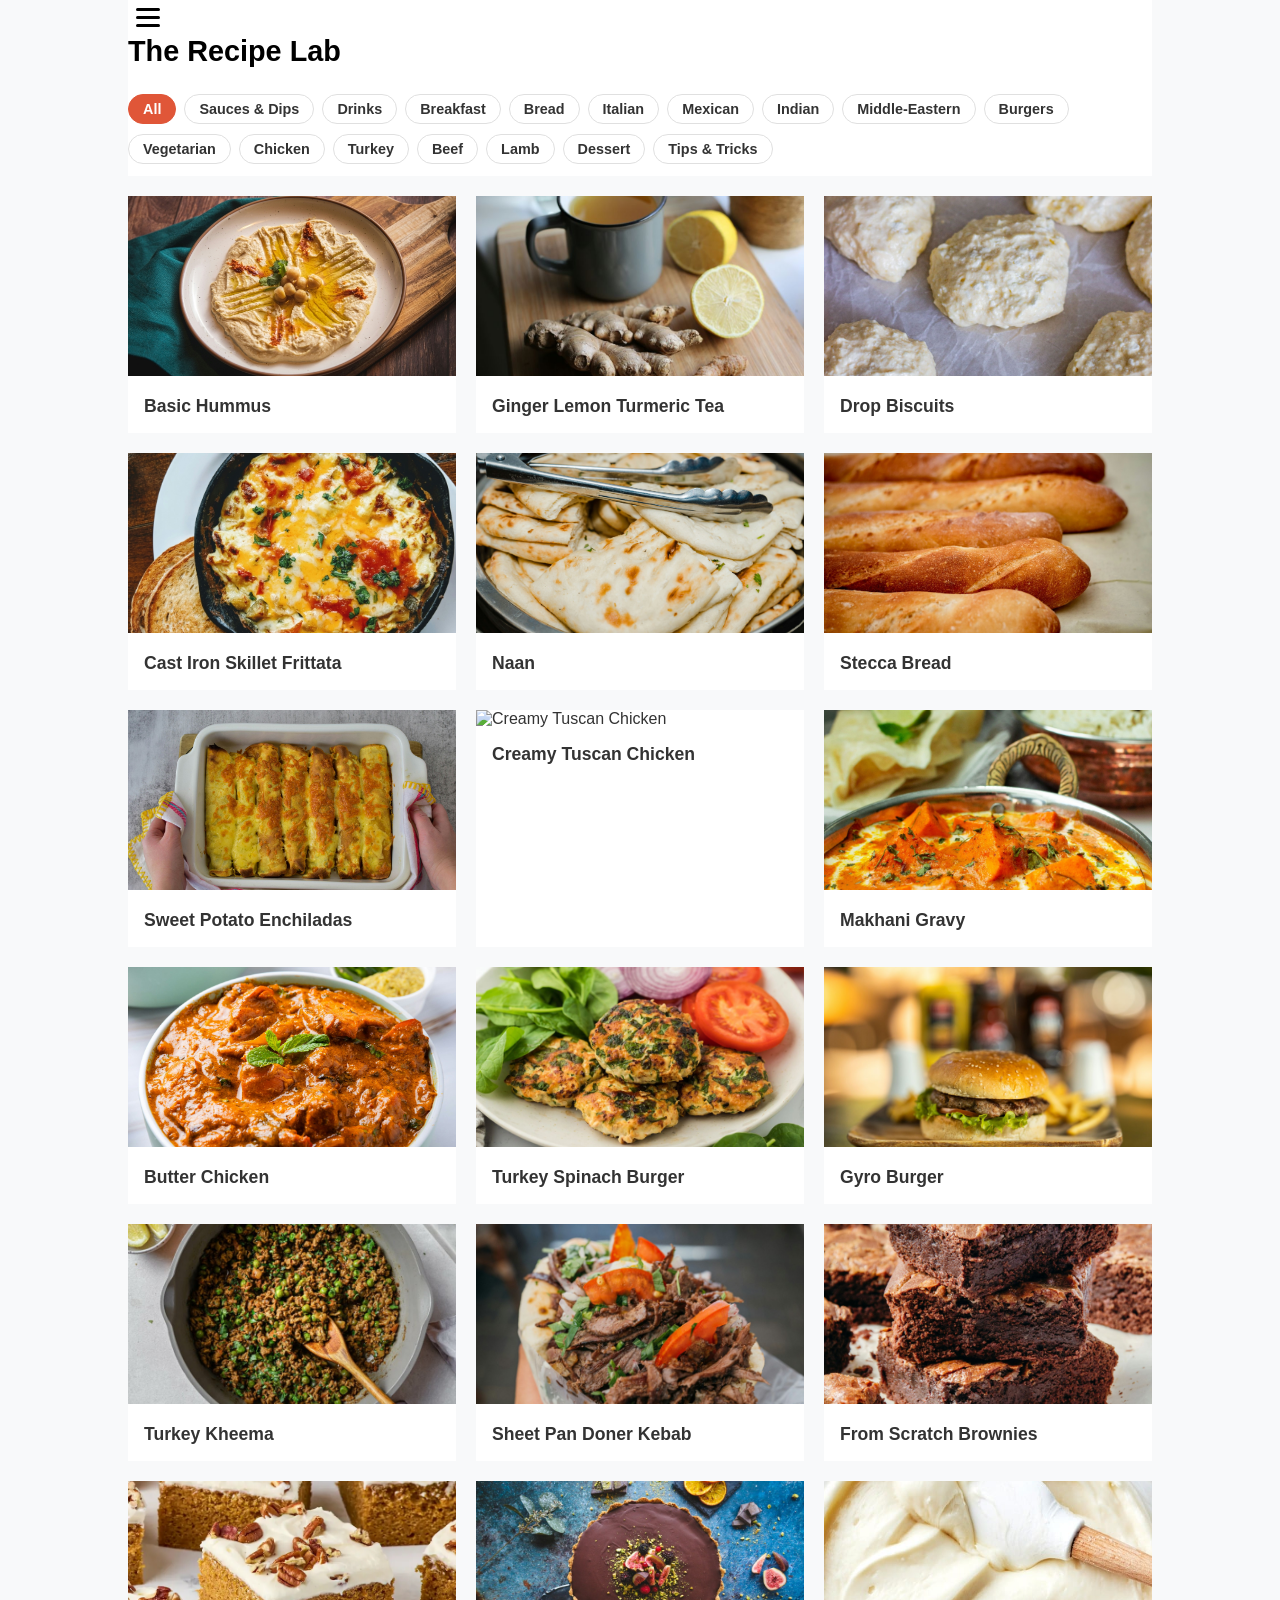
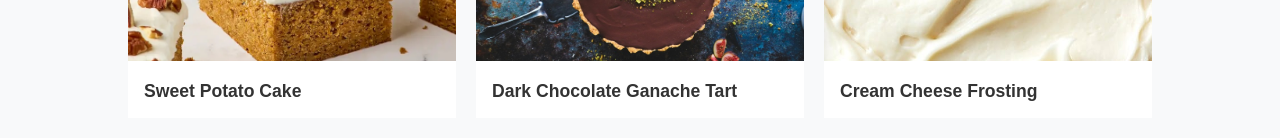
==== index.html @ 91ed867e "Update index.html" ====
<!DOCTYPE html>
<html lang="en">
<head>
  <meta charset="UTF-8">
  <meta name="viewport" content="width=device-width, initial-scale=1.0">
  <title>The Recipe Lab</title>
  
  <link rel="manifest" href="manifest.json">
  <link rel="icon" type="image/png" sizes="32x32" href="icons/favicon-32x32.png">
  <link rel="apple-touch-icon" href="icons/icon-192x192.png">
  <meta name="theme-color" content="#e05638">

  <link rel="stylesheet" href="styles.css">
  
  <style>
    /* Organizes categories into two separate controllable rows with horizontal scrolling */
    .category-tags {
      display: flex !important;
      flex-direction: column !important;
      gap: 8px !important;
      overflow: visible !important;
    }
    .category-row {
      display: flex !important;
      gap: 8px !important;
      overflow-x: auto !important;
      overflow-y: hidden !important;
      scrollbar-width: thin;
      padding-bottom: 2px;
    }
    .category-row::-webkit-scrollbar {
      height: 4px;
    }
    .category-row::-webkit-scrollbar-thumb {
      background: rgba(0, 0, 0, 0.2);
      border-radius: 4px;
    }
  </style>
</head>
<body>

  <header>
  <!-- Hamburger Menu Button (3 Lines) -->
  <button class="hamburger-btn" id="hamburgerBtn" aria-label="Open Navigation Menu">
    <span class="bar"></span>
    <span class="bar"></span>
    <span class="bar"></span>
  </button>
    
  <h1>The Recipe Lab</h1>
  

    <!-- Category Tags Container (Divided into 2 rows for explicit control) -->
    <div class="category-tags" id="tagsContainer">
      <!-- FIRST LINE / ROW -->
      <div class="category-row">
        <button class="tag active" data-category="all">All</button>
        <button class="tag" data-category="sauces">Sauces & Dips</button>
        <button class="tag" data-category="drinks">Drinks</button>
        <button class="tag" data-category="breakfast">Breakfast</button>
        <button class="tag" data-category="bread">Bread</button>
        <button class="tag" data-category="italian">Italian</button>
        <button class="tag" data-category="mexican">Mexican</button>
        <button class="tag" data-category="indian">Indian</button>
        <button class="tag" data-category="mideast">Middle-Eastern</button>
        <button class="tag" data-category="burgers">Burgers</button>
      </div>

      <!-- SECOND LINE / ROW -->
      <div class="category-row">
        <button class="tag" data-category="vegetarian">Vegetarian</button>
        <button class="tag" data-category="chicken">Chicken</button>
        <button class="tag" data-category="turkey">Turkey</button>
        <button class="tag" data-category="beef">Beef</button>
        <button class="tag" data-category="lamb">Lamb</button>
        <button class="tag" data-category="desserts">Dessert</button>
        <button class="tag" data-category="tips">Tips & Tricks</button>
      </div>
    </div>
  </header>

  <!-- Slide-Out Navigation Drawer -->
<div class="nav-overlay" id="navOverlay"></div>
<nav class="side-drawer" id="sideDrawer">
  <button class="drawer-close" id="closeDrawerBtn">&times;</button>
  <ul class="nav-links">
    <li><a href="#" class="nav-item active" data-page="home">📖 All Recipes</a></li>
    <li><a href="#" class="nav-item" data-page="about">ℹ️ About</a></li>
    <li class="theme-toggle-container">
      <span class="theme-label">🌙 Dark Mode</span>
      <label class="switch">
        <input type="checkbox" id="themeToggle">
        <span class="slider round"></span>
      </label>
    </li>
  </ul>
</nav>
  
  <main>
    <!-- Home Page / Recipe Grid -->
    <section id="homePage" class="page-view active-page">
    <div class="recipe-grid" id="recipeGrid"></div>
    </section>

    <!-- New About Page -->
  <section id="aboutPage" class="page-view">
    <div class="page-content">
      <h2>About Successful Experiments with Food</h2>
      <p>Welcome to my offline recipe book! I built this PWA so you can save, search, and access reliable recipes quickly, even without an internet connection[cite: 2].</p><br>
      <p>My cooking journey started out of necessity when I moved from Mumbai to Clemson, SC as a broke student. With limited kitchen skills, I relied on a rotational cooking schedule with my roommates to survive on a budget. Over the years - fueled by internet deep dives, uncountable kitchen failures, and inspiration from friends, I learned to recreate my favorite restaurant dishes[cite: 2].</p><br>
      <p>After trying various cataloging methods, I think have finally found the best way to list my recipes. This app is my ever-growing personal collection of those successful, flavorful, and reliable recipes[cite: 2].</p>
    </div>
  </section> 
  </main>

  <!-- Recipe Detail Modal -->
  <div class="modal-overlay" id="recipeModal">
    <div class="modal-content">
      <button class="modal-close" id="closeModal">&times;</button>
      <h2 id="modalTitle">Loading...</h2>
      
      <!-- Wake Lock Toggle Button -->
      <button id="wakeLockBtn" class="wake-lock-btn">🔒 Keep Screen On</button>

      <img id="modalImage" class="modal-image" src="" alt="">
      
      <!-- Equipment Section -->
      <h3 class="section-header">Equipment Needed</h3>
      <ul id="modalEquipment" class="ingredient-list"></ul>

      <h3 class="section-header">Ingredients</h3>
      <ul id="modalIngredients" class="ingredient-list"></ul>

      <h3 class="section-header">Instructions</h3>
      <ol id="modalInstructions" class="instruction-list"></ol>
    </div>
  </div>

  <script src="app.js"></script>
</body>
</html>
---- styles.css ----
:root {
  --bg-color: #f8f9fa;
  --card-bg: #ffffff;
  --text-color: #333333;
  --header-bg: #ffffff;
  --header-text: #000000;
  --border-color: #e0e0e0;
  --drawer-bg: #ffffff;
}

[data-theme="dark"] {
  --bg-color: #121212;
  --card-bg: #000000;
  --text-color: #ffffff;
  --header-bg: #000000;
  --header-text: #ffffff;
  --border-color: #333333;
  --drawer-bg: #000000;
}

* {
  box-sizing: border-box;
  margin: 0;
  padding: 0;
  font-family: -apple-system, BlinkMacSystemFont, "Segoe UI", Roboto, sans-serif;
}

body {
  background-color: var(--bg-color);
  color: var(--text-color);
  transition: background-color 0.3s ease, color 0.3s ease;
}

header {
  background-color: var(--header-bg);
  color: var(--header-text);
  width: 80%;
  max-width: 1200px; /* Optional cap so it doesn't get too wide on massive monitors */
  margin: 0 auto;
  box-sizing: border-box;
}

main {
  width: 80%;
  max-width: 1200px;
  margin: 0 auto;
  padding: 20px 0;
  box-sizing: border-box;
}

main, header {
  width: 95%;
  margin: 0 auto;
}

/* PC Browsers / Larger Screens */
@media (min-width: 768px) {
  main, header {
    width: 80%;
    max-width: 1200px;
  }
}

h1 {
  font-size: 1.8rem;
  margin-bottom: 16px;
}

/* Category Tags Bar */
.category-tags {
  display: flex;
  gap: 8px;
  overflow-x: auto;
  /* padding-bottom: 8px;*/
  padding: 10px 0;
  background-color: var(--header-bg);

  scroll-behavior: smooth;
  -webkit-overflow-scrolling: touch;
  /* scrollbar-width: none; */
}

.category-tags::-webkit-scrollbar {
  /* display: none; */
  height: 6px /* Thin, clean horizontal line */
}

.category-tags::-webkit-scrollbar-track {
  background: rgba(0, 0, 0, 0.05);
  border-radius: 10px;
}

.category-tags::-webkit-scrollbar-thumb {
  background: #e05638;      /* Matches your theme color */
  border-radius: 10px;
}

.category-tags::-webkit-scrollbar-thumb:hover {
  background: #c04025;
}

.tag {
  background-color: var(--card-bg, #ffffff);
  color: var(--text-color, #333333);
  border: 1px solid var(--border-color, #ccc);
  padding: 6px 14px;
  border-radius: 18px;
  font-size: 0.9rem;
  font-weight: 600;
  cursor: pointer;
  white-space: nowrap;
  transition: all 0.2s ease;
}

/* Active tag styling (applies to 'All' or whichever tag is selected) */
.tag.active {
  background-color: #e05638; /* Primary theme accent color */
  color: #ffffff;
  border-color: #e05638;
}

.tag:not(.active):hover {
  background-color: rgba(0, 0, 0, 0.05);
}

/* Photo + Name Recipe Card Grid */
.recipe-grid {
  display: grid;
  grid-template-columns: repeat(auto-fill, minmax(260px, 1fr));
  gap: 20px;
}

.recipe-card, .modal-content, .side-drawer {
  background-color: var(--card-bg);
  color: var(--text-color);
}

.recipe-card:hover {
  transform: translateY(-4px);
  box-shadow: 0 8px 16px rgba(0, 0, 0, 0.1);
}

.card-image {
  width: 100%;
  height: 180px;
  object-fit: cover;
}

.card-content {
  padding: 16px;
}

.card-title {
  font-size: 1.1rem;
  font-weight: 700;
}

/* Full Recipe Modal Overlay */
.modal-overlay {
  position: fixed;
  top: 0;
  left: 0;
  width: 100%;
  height: 100%;
  background: rgba(0, 0, 0, 0.5);
  display: flex;
  justify-content: center;
  align-items: center;
  padding: 16px;
  opacity: 0;
  pointer-events: none;
  transition: opacity 0.25s ease;
  z-index: 100;
}

.modal-overlay.active {
  opacity: 1;
  pointer-events: auto;
}

.modal-content {
  background: var(--card-bg);
  border-radius: var(--border-radius);
  max-width: 600px;
  width: 100%;
  max-height: 90vh;
  overflow-y: auto;
  position: relative;
  padding: 24px;
}

.modal-close {
  position: absolute;
  top: 16px;
  right: 16px;
  background: #f1f3f5;
  border: none;
  font-size: 1.2rem;
  width: 32px;
  height: 32px;
  border-radius: 50%;
  cursor: pointer;
  display: flex;
  align-items: center;
  justify-content: center;
}

.modal-image {
  width: 100%;
  height: 220px;
  object-fit: cover;
  border-radius: 8px;
  margin: 16px 0;
}

.section-header {
  font-size: 1.1rem;
  margin: 16px 0 8px 0;
  color: var(--primary);
  border-bottom: 2px solid #f1f3f5;
  padding-bottom: 4px;
}

.ingredient-list, .instruction-list {
  padding-left: 20px;
  line-height: 1.6;
}

.instruction-list li {
  margin-bottom: 8px;
}

.wake-lock-btn {
  background-color: #f0f0f0;
  color: #333;
  border: 1px solid #ccc;
  padding: 8px 16px;
  border-radius: 20px;
  font-size: 0.9rem;
  font-weight: bold;
  cursor: pointer;
  margin: 10px 0;
  display: inline-flex;
  align-items: center;
  gap: 6px;
  transition: all 0.2s ease;
}

.wake-lock-btn.active {
  background-color: #2e7d32;
  color: white;
  border-color: #2e7d32;
}

/* --- Hamburger Icon (3 Lines) --- */
.hamburger-btn {
  background: none;
  border: none;
  cursor: pointer;
  display: flex;
  flex-direction: column;
  gap: 5px;
  padding: 8px;
  z-index: 10;
}

.hamburger-btn .bar {
  width: 24px;
  height: 3px;
  background-color: var(--header-text);
  border-radius: 2px;
  transition: all 0.3s ease;
}

/* --- Slide-Out Side Drawer --- */
.nav-overlay {
  position: fixed;
  top: 0;
  left: 0;
  width: 100%;
  height: 100%;
  background: rgba(0, 0, 0, 0.5);
  opacity: 0;
  visibility: hidden;
  transition: opacity 0.3s ease;
  z-index: 99;
}

.nav-overlay.active {
  opacity: 1;
  visibility: visible;
}

.side-drawer {
  position: fixed;
  top: 0;
  left: -280px; /* Hidden off-screen */
  width: 260px;
  height: 100%;
  background-color: #ffffff;
  box-shadow: 2px 0 10px rgba(0, 0, 0, 0.2);
  transition: left 0.3s ease;
  z-index: 100;
  padding: 20px;
}

.side-drawer.active {
  left: 0; /* Slide in */
}

.drawer-close {
  background: none;
  border: none;
  font-size: 1.8rem;
  float: right;
  cursor: pointer;
}

.nav-links {
  list-style: none;
  padding: 40px 0 0 0;
  margin: 0;
}

.nav-links li {
  margin-bottom: 15px;
}

.nav-links a {
  text-decoration: none;
  color: #333;
  font-size: 1.1rem;
  font-weight: bold;
  display: block;
  padding: 10px;
  border-radius: 8px;
}

.nav-links a.active, .nav-links a:hover {
  background-color: #f0f0f0;
  color: #e05638;
}

/* --- Page View Toggling --- */
.page-view {
  display: none;
}

.page-view.active-page {
  display: block;
}

.page-content {
  padding: 20px;
  max-width: 800px;
  margin: 0 auto;
}

/* --- Theme Toggle Switch Styling --- */
.theme-toggle-container {
  display: flex;
  align-items: center;
  justify-content: space-between;
  padding: 10px;
  font-weight: bold;
}

.switch {
  position: relative;
  display: inline-block;
  width: 46px;
  height: 24px;
}

.theme-label {
  color: #333333 !important; /* Force it to stay dark gray/black in both modes */
  font-weight: bold;
  font-size: 1rem;
}

/* Interactive Checklist Container */
.checklist {
  list-style: none;
  padding: 0;
  margin: 10px 0;
}

.checklist-item {
  display: flex;
  align-items: flex-start;
  gap: 12px;
  padding: 8px 10px;
  margin-bottom: 6px;
  border-radius: 8px;
  cursor: pointer;
  user-select: none;
  transition: background-color 0.2s ease;
}

.checklist-item:hover {
  background-color: rgba(0, 0, 0, 0.04);
}

/* Custom Checkbox Input */
.checklist-item input[type="checkbox"] {
  appearance: none;
  -webkit-appearance: none;
  width: 20px;
  height: 20px;
  border: 2px solid var(--border-color, #ccc);
  border-radius: 4px;
  outline: none;
  cursor: pointer;
  margin-top: 2px;
  flex-shrink: 0;
  display: grid;
  place-content: center;
  transition: background-color 0.2s ease, border-color 0.2s ease;
}

.checklist-item input[type="checkbox"]:checked {
  background-color: #e05638;
  border-color: #e05638;
}

/* Checkmark Symbol */
.checklist-item input[type="checkbox"]:checked::before {
  content: "✓";
  color: #ffffff;
  font-size: 13px;
  font-weight: bold;
}

/* Label text strike-through transition */
.checklist-label {
  line-height: 1.4;
  color: var(--text-color, #333333);
  transition: color 0.2s ease, text-decoration 0.2s ease, opacity 0.2s ease;
}

.checklist-item input[type="checkbox"]:checked + .checklist-label {
  text-decoration: line-through;
  opacity: 0.55;
}
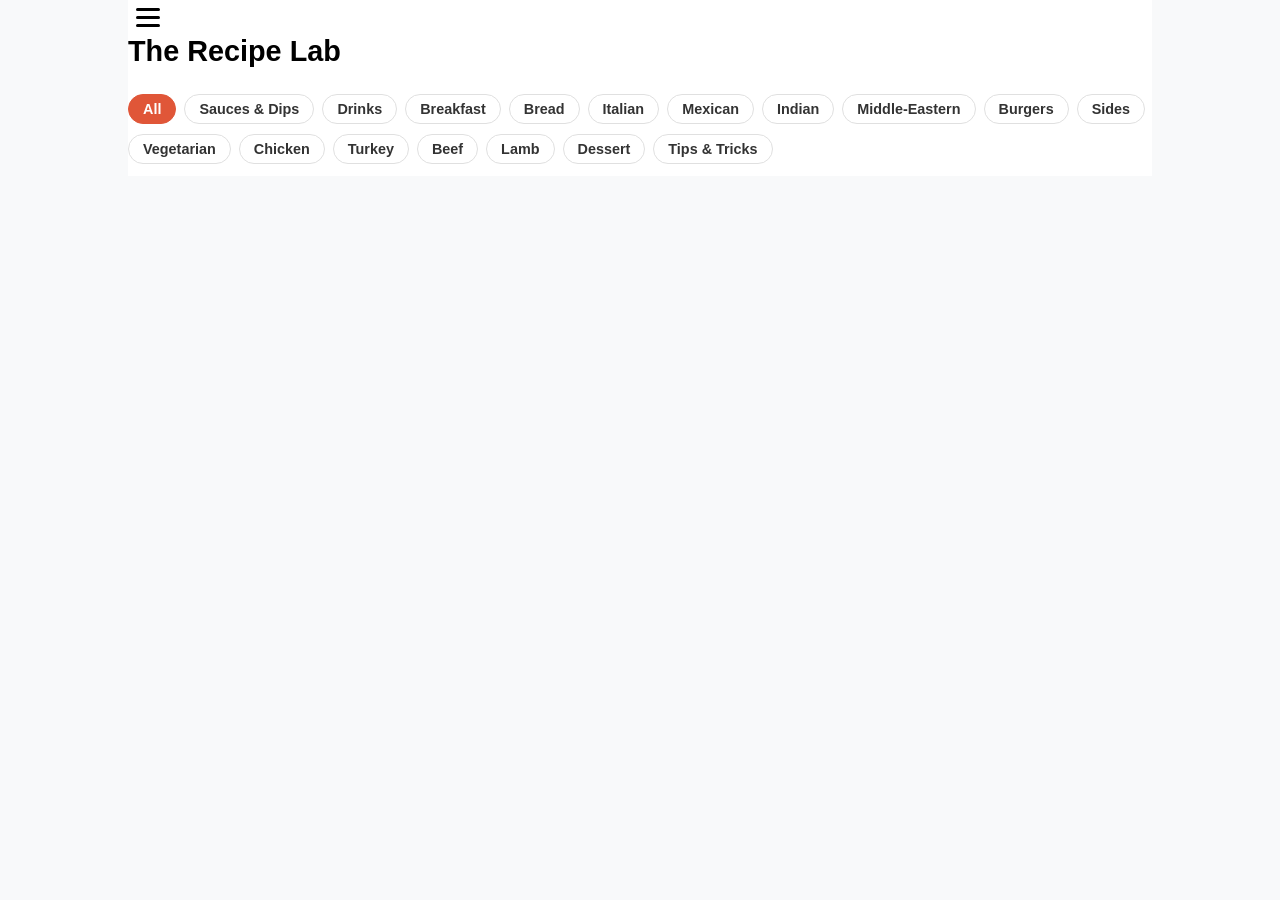
==== commit 14a2a38e: "Update index.html" ====
--- a/index.html
+++ b/index.html
@@ -64,8 +64,9 @@
         <button class="tag" data-category="indian">Indian</button>
         <button class="tag" data-category="mideast">Middle-Eastern</button>
         <button class="tag" data-category="burgers">Burgers</button>
+        <button class="tag" data-category="sides">Sides</button>
       </div>
-
+      
       <!-- SECOND LINE / ROW -->
       <div class="category-row">
         <button class="tag" data-category="vegetarian">Vegetarian</button>
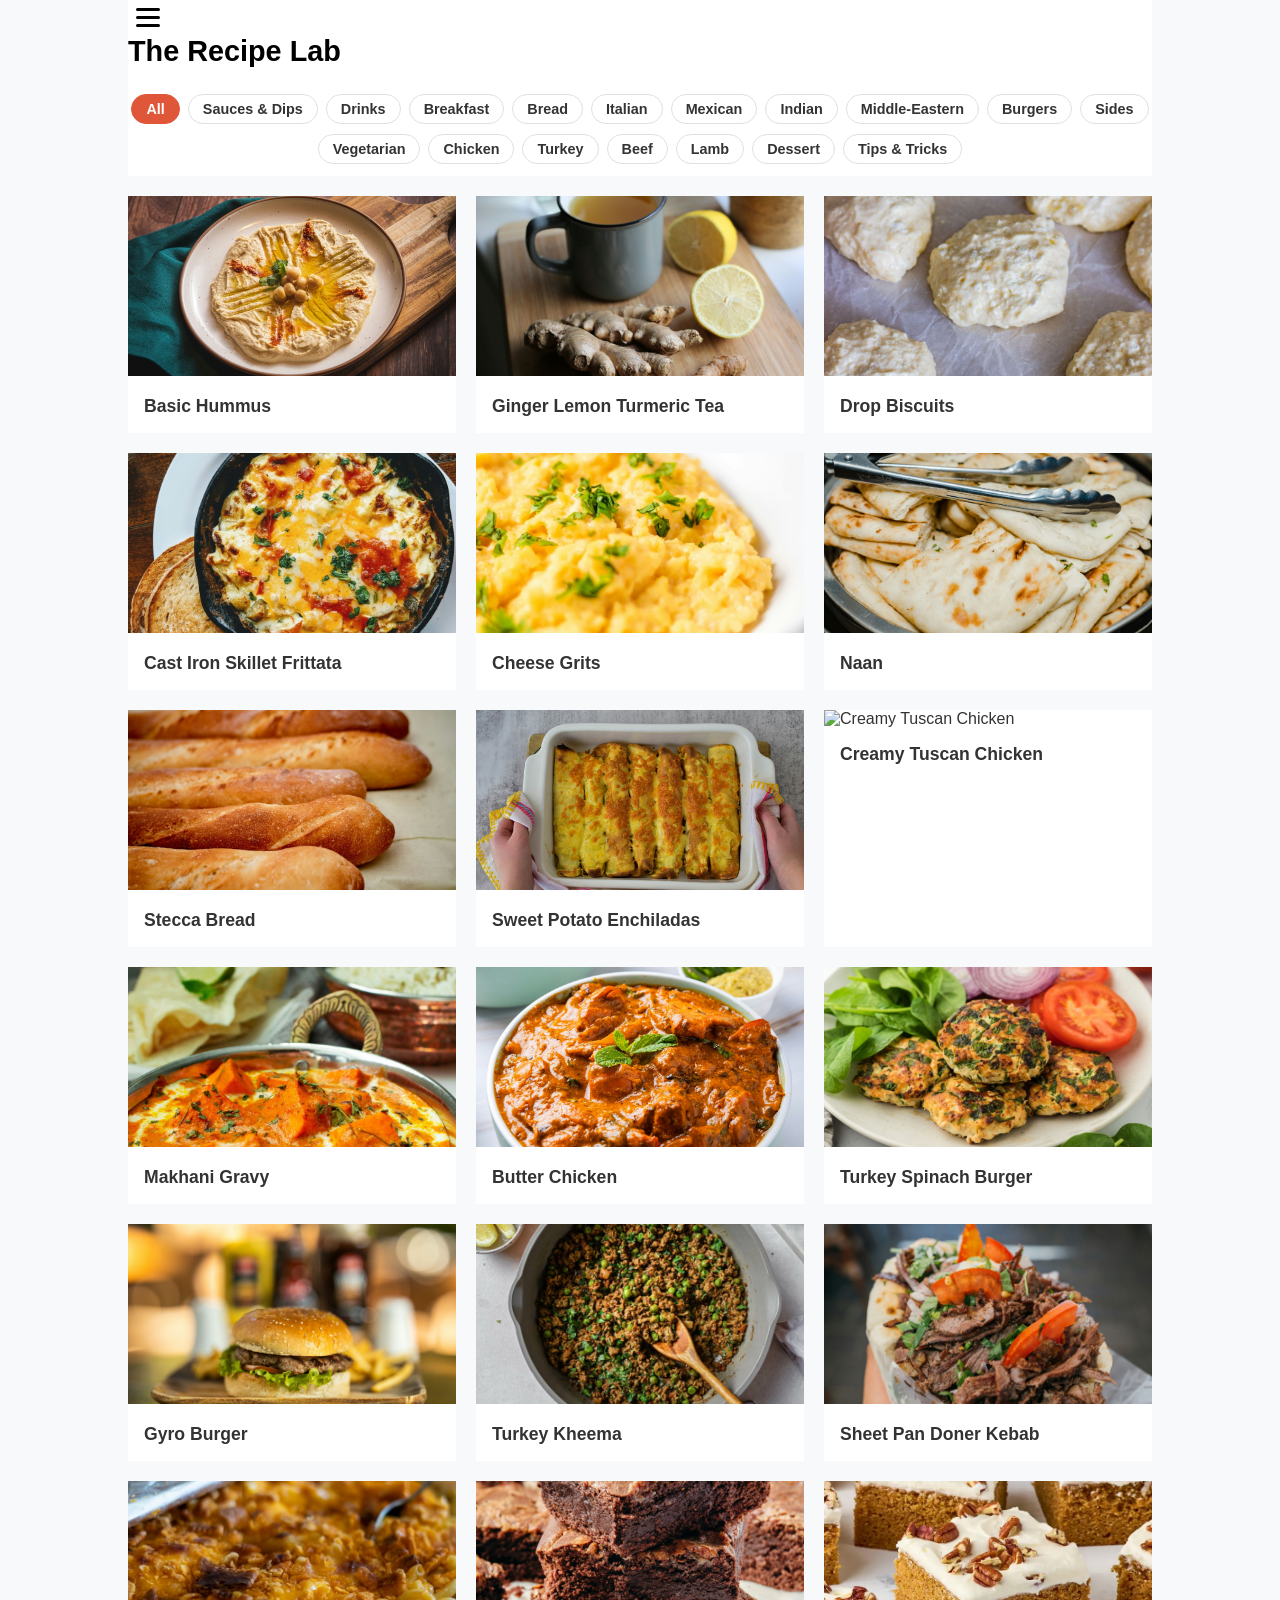
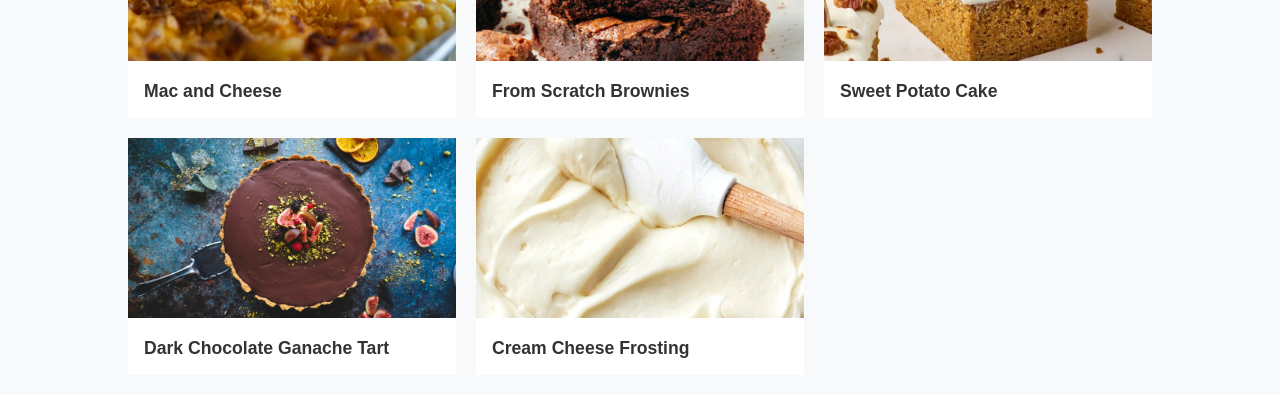
==== commit 54eb4532: "Update index.html" ====
--- a/index.html
+++ b/index.html
@@ -107,9 +107,9 @@
   <section id="aboutPage" class="page-view">
     <div class="page-content">
       <h2>About Successful Experiments with Food</h2>
-      <p>Welcome to my offline recipe book! I built this PWA so you can save, search, and access reliable recipes quickly, even without an internet connection[cite: 2].</p><br>
-      <p>My cooking journey started out of necessity when I moved from Mumbai to Clemson, SC as a broke student. With limited kitchen skills, I relied on a rotational cooking schedule with my roommates to survive on a budget. Over the years - fueled by internet deep dives, uncountable kitchen failures, and inspiration from friends, I learned to recreate my favorite restaurant dishes[cite: 2].</p><br>
-      <p>After trying various cataloging methods, I think have finally found the best way to list my recipes. This app is my ever-growing personal collection of those successful, flavorful, and reliable recipes[cite: 2].</p>
+      <p>Welcome to my offline recipe book! I built this PWA so you can save, search, and access reliable recipes quickly, even without an internet connection.</p><br>
+      <p>My cooking journey started out of necessity when I moved from Mumbai to Clemson, SC as a broke student. With limited kitchen skills, I relied on a rotational cooking schedule with my roommates to survive on a budget. Over the years - fueled by internet deep dives, uncountable kitchen failures, and inspiration from friends, I learned to recreate my favorite restaurant dishes.</p><br>
+      <p>After trying various cataloging methods, I think have finally found the best way to list my recipes. This app is my ever-growing personal collection of those successful, flavorful, and reliable recipes.</p>
     </div>
   </section> 
   </main>
--- a/styles.css
+++ b/styles.css
@@ -99,6 +99,16 @@
   background: #c04025;
 }
 
+.category-row {
+  display: flex !important;
+  justify-content: center !important; /* This centers the tags horizontally */
+  gap: 8px !important;
+  overflow-x: auto !important;
+  overflow-y: hidden !important;
+  scrollbar-width: thin;
+  padding-bottom: 2px;
+}
+
 .tag {
   background-color: var(--card-bg, #ffffff);
   color: var(--text-color, #333333);
@@ -126,7 +136,7 @@
 /* Photo + Name Recipe Card Grid */
 .recipe-grid {
   display: grid;
-  grid-template-columns: repeat(auto-fill, minmax(260px, 1fr));
+  grid-template-columns: repeat(3, 1fr);
   gap: 20px;
 }
 
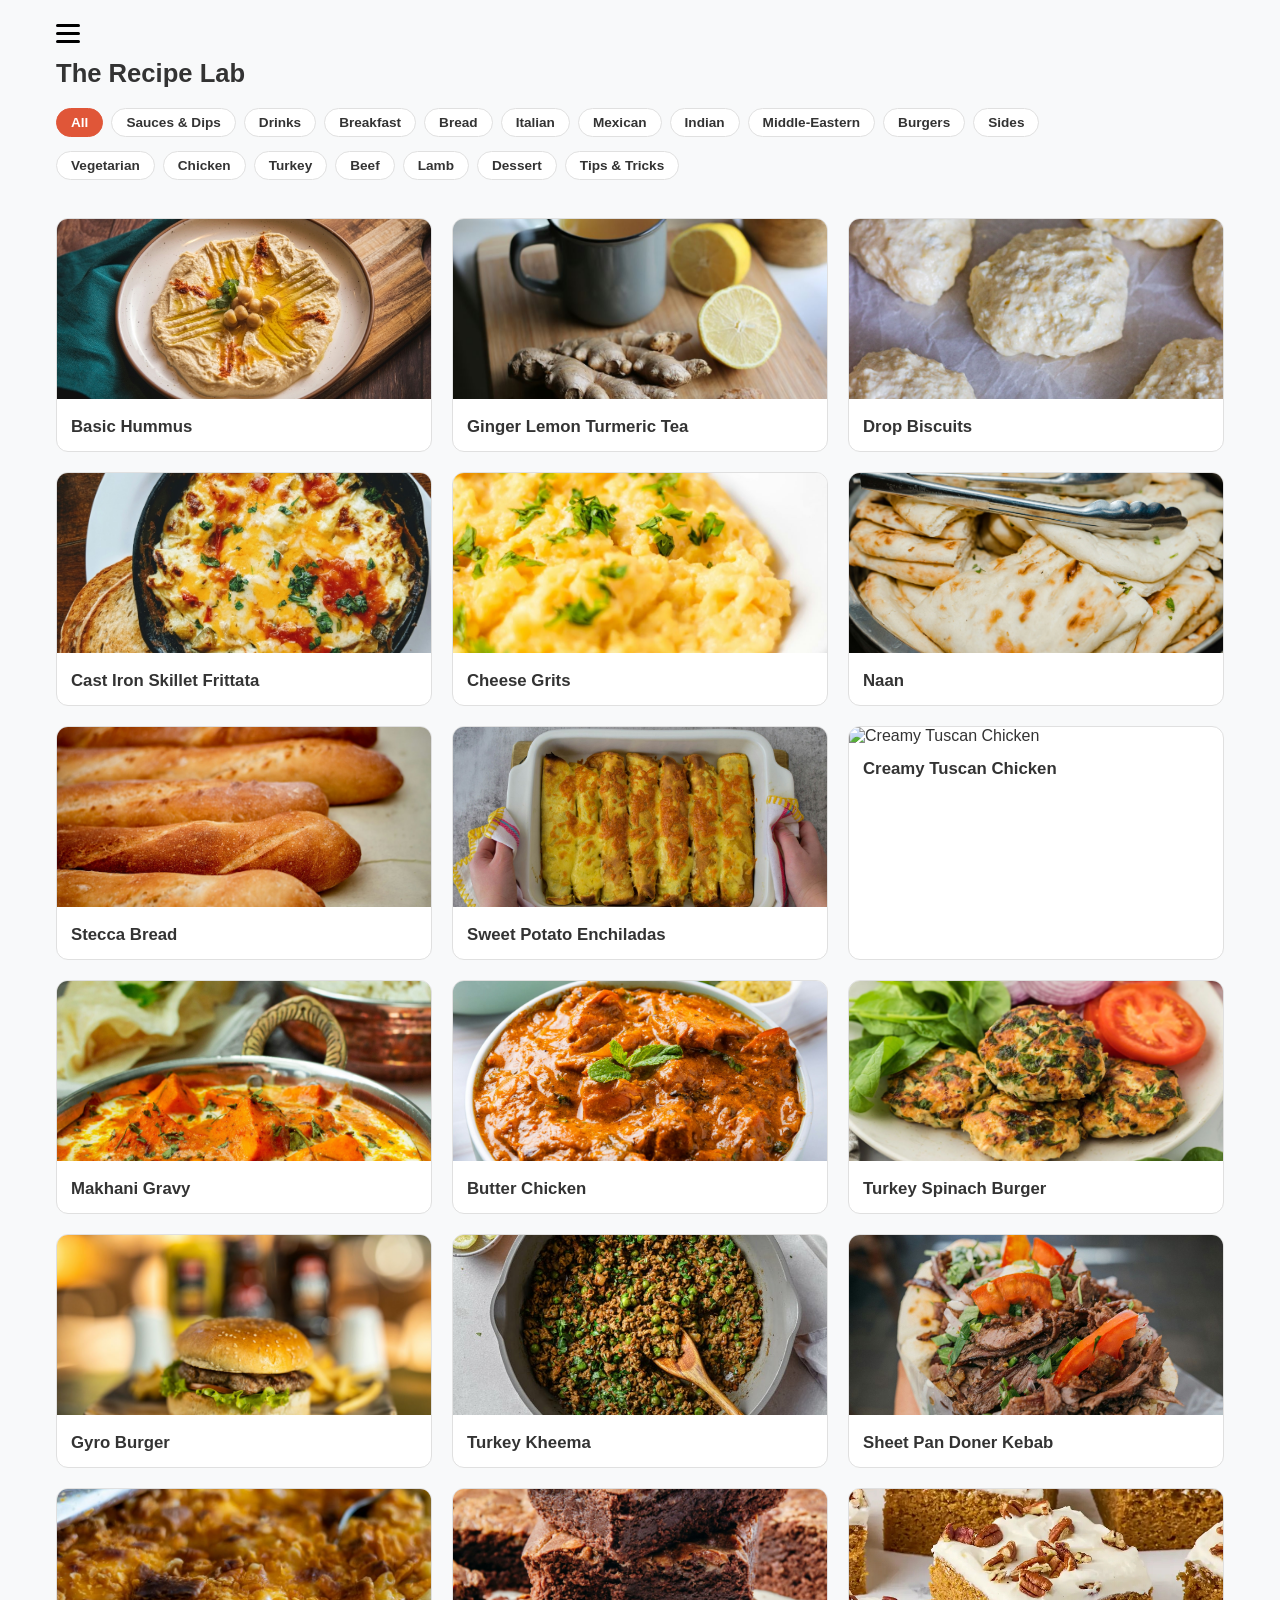
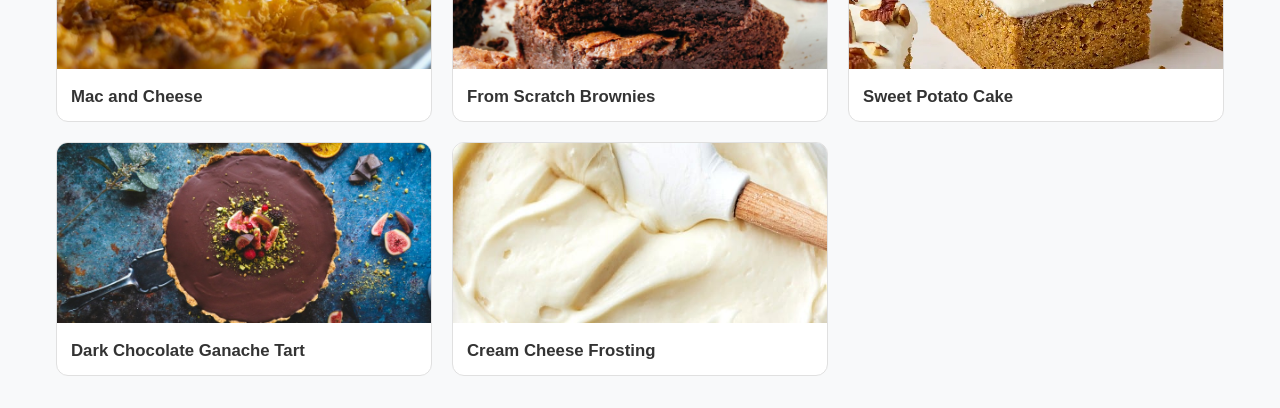
==== commit a97312d7: "Rename gemini-code-1792683055090.html to index.html" ====
--- a/index.html
+++ b/index.html
@@ -11,46 +11,20 @@
   <meta name="theme-color" content="#e05638">
 
   <link rel="stylesheet" href="styles.css">
-  
-  <style>
-    /* Organizes categories into two separate controllable rows with horizontal scrolling */
-    .category-tags {
-      display: flex !important;
-      flex-direction: column !important;
-      gap: 8px !important;
-      overflow: visible !important;
-    }
-    .category-row {
-      display: flex !important;
-      gap: 8px !important;
-      overflow-x: auto !important;
-      overflow-y: hidden !important;
-      scrollbar-width: thin;
-      padding-bottom: 2px;
-    }
-    .category-row::-webkit-scrollbar {
-      height: 4px;
-    }
-    .category-row::-webkit-scrollbar-thumb {
-      background: rgba(0, 0, 0, 0.2);
-      border-radius: 4px;
-    }
-  </style>
 </head>
 <body>
 
   <header>
-  <!-- Hamburger Menu Button (3 Lines) -->
-  <button class="hamburger-btn" id="hamburgerBtn" aria-label="Open Navigation Menu">
-    <span class="bar"></span>
-    <span class="bar"></span>
-    <span class="bar"></span>
-  </button>
-    
-  <h1>The Recipe Lab</h1>
-  
+    <!-- Hamburger Menu Button -->
+    <button class="hamburger-btn" id="hamburgerBtn" aria-label="Open Navigation Menu">
+      <span class="bar"></span>
+      <span class="bar"></span>
+      <span class="bar"></span>
+    </button>
+      
+    <h1>The Recipe Lab</h1>
 
-    <!-- Category Tags Container (Divided into 2 rows for explicit control) -->
+    <!-- Category Tags Container -->
     <div class="category-tags" id="tagsContainer">
       <!-- FIRST LINE / ROW -->
       <div class="category-row">
@@ -81,37 +55,37 @@
   </header>
 
   <!-- Slide-Out Navigation Drawer -->
-<div class="nav-overlay" id="navOverlay"></div>
-<nav class="side-drawer" id="sideDrawer">
-  <button class="drawer-close" id="closeDrawerBtn">&times;</button>
-  <ul class="nav-links">
-    <li><a href="#" class="nav-item active" data-page="home">📖 All Recipes</a></li>
-    <li><a href="#" class="nav-item" data-page="about">ℹ️ About</a></li>
-    <li class="theme-toggle-container">
-      <span class="theme-label">🌙 Dark Mode</span>
-      <label class="switch">
-        <input type="checkbox" id="themeToggle">
-        <span class="slider round"></span>
-      </label>
-    </li>
-  </ul>
-</nav>
+  <div class="nav-overlay" id="navOverlay"></div>
+  <nav class="side-drawer" id="sideDrawer">
+    <button class="drawer-close" id="closeDrawerBtn">&times;</button>
+    <ul class="nav-links">
+      <li><a href="#" class="nav-item active" data-page="home">📖 All Recipes</a></li>
+      <li><a href="#" class="nav-item" data-page="about">ℹ️ About</a></li>
+      <li class="theme-toggle-container">
+        <span class="theme-label">🌙 Dark Mode</span>
+        <label class="switch">
+          <input type="checkbox" id="themeToggle">
+          <span class="slider round"></span>
+        </label>
+      </li>
+    </ul>
+  </nav>
   
   <main>
     <!-- Home Page / Recipe Grid -->
     <section id="homePage" class="page-view active-page">
-    <div class="recipe-grid" id="recipeGrid"></div>
+      <div class="recipe-grid" id="recipeGrid"></div>
     </section>
 
-    <!-- New About Page -->
-  <section id="aboutPage" class="page-view">
-    <div class="page-content">
-      <h2>About Successful Experiments with Food</h2>
-      <p>Welcome to my offline recipe book! I built this PWA so you can save, search, and access reliable recipes quickly, even without an internet connection.</p><br>
-      <p>My cooking journey started out of necessity when I moved from Mumbai to Clemson, SC as a broke student. With limited kitchen skills, I relied on a rotational cooking schedule with my roommates to survive on a budget. Over the years - fueled by internet deep dives, uncountable kitchen failures, and inspiration from friends, I learned to recreate my favorite restaurant dishes.</p><br>
-      <p>After trying various cataloging methods, I think have finally found the best way to list my recipes. This app is my ever-growing personal collection of those successful, flavorful, and reliable recipes.</p>
-    </div>
-  </section> 
+    <!-- About Page -->
+    <section id="aboutPage" class="page-view">
+      <div class="page-content">
+        <h2>About Successful Experiments with Food</h2>
+        <p>Welcome to my offline recipe book! I built this PWA so you can save, search, and access reliable recipes quickly, even without an internet connection.</p><br>
+        <p>My cooking journey started out of necessity when I moved from Mumbai to Clemson, SC as a broke student. With limited kitchen skills, I relied on a rotational cooking schedule with my roommates to survive on a budget. Over the years - fueled by internet deep dives, uncountable kitchen failures, and inspiration from friends, I learned to recreate my favorite restaurant dishes.</p><br>
+        <p>After trying various cataloging methods, I think have finally found the best way to list my recipes. This app is my ever-growing personal collection of those successful, flavorful, and reliable recipes.</p>
+      </div>
+    </section> 
   </main>
 
   <!-- Recipe Detail Modal -->
--- a/styles.css
+++ b/styles.css
@@ -6,16 +6,17 @@
   --header-text: #000000;
   --border-color: #e0e0e0;
   --drawer-bg: #ffffff;
+  --primary: #e05638;
 }
 
 [data-theme="dark"] {
   --bg-color: #121212;
-  --card-bg: #000000;
+  --card-bg: #1e1e1e;
   --text-color: #ffffff;
-  --header-bg: #000000;
+  --header-bg: #121212;
   --header-text: #ffffff;
   --border-color: #333333;
-  --drawer-bg: #000000;
+  --drawer-bg: #1e1e1e;
 }
 
 * {
@@ -29,125 +30,130 @@
   background-color: var(--bg-color);
   color: var(--text-color);
   transition: background-color 0.3s ease, color 0.3s ease;
-}
-
-header {
-  background-color: var(--header-bg);
-  color: var(--header-text);
-  width: 80%;
-  max-width: 1200px; /* Optional cap so it doesn't get too wide on massive monitors */
-  margin: 0 auto;
-  box-sizing: border-box;
-}
-
-main {
-  width: 80%;
+  min-height: 100vh;
+  /* Prevent horizontal overflow on small screens */
+  overflow-x: hidden;
+}
+
+/* --- Layout Header & Main --- */
+header, main {
+  width: 100%;
   max-width: 1200px;
   margin: 0 auto;
-  padding: 20px 0;
-  box-sizing: border-box;
-}
-
-main, header {
-  width: 95%;
-  margin: 0 auto;
-}
-
-/* PC Browsers / Larger Screens */
-@media (min-width: 768px) {
-  main, header {
-    width: 80%;
-    max-width: 1200px;
-  }
+  padding-left: 16px;
+  padding-right: 16px;
+}
+
+header {
+  padding-top: 16px;
+  padding-bottom: 8px;
+}
+
+main {
+  padding-top: 16px;
+  padding-bottom: 32px;
 }
 
 h1 {
-  font-size: 1.8rem;
-  margin-bottom: 16px;
-}
-
-/* Category Tags Bar */
+  font-size: 1.6rem;
+  margin-bottom: 12px;
+}
+
+/* --- Category Tags Container & Rows --- */
 .category-tags {
+  display: flex;
+  flex-direction: column;
+  gap: 8px;
+  width: 100%;
+  padding: 8px 0;
+}
+
+.category-row {
   display: flex;
   gap: 8px;
   overflow-x: auto;
-  /* padding-bottom: 8px;*/
-  padding: 10px 0;
-  background-color: var(--header-bg);
-
+  overflow-y: hidden;
+  white-space: nowrap;
   scroll-behavior: smooth;
   -webkit-overflow-scrolling: touch;
-  /* scrollbar-width: none; */
-}
-
-.category-tags::-webkit-scrollbar {
-  /* display: none; */
-  height: 6px /* Thin, clean horizontal line */
-}
-
-.category-tags::-webkit-scrollbar-track {
-  background: rgba(0, 0, 0, 0.05);
-  border-radius: 10px;
-}
-
-.category-tags::-webkit-scrollbar-thumb {
-  background: #e05638;      /* Matches your theme color */
-  border-radius: 10px;
-}
-
-.category-tags::-webkit-scrollbar-thumb:hover {
-  background: #c04025;
-}
-
-.category-row {
-  display: flex !important;
-  justify-content: center !important; /* This centers the tags horizontally */
-  gap: 8px !important;
-  overflow-x: auto !important;
-  overflow-y: hidden !important;
+  /* Left-align scrollable rows to prevent clipping tags off-screen */
+  justify-content: flex-start;
+  padding-bottom: 6px;
   scrollbar-width: thin;
-  padding-bottom: 2px;
+}
+
+/* Hide scrollbar visually on mobile for clean native feel, keep functional */
+.category-row::-webkit-scrollbar {
+  height: 4px;
+}
+
+.category-row::-webkit-scrollbar-track {
+  background: transparent;
+}
+
+.category-row::-webkit-scrollbar-thumb {
+  background: rgba(0, 0, 0, 0.15);
+  border-radius: 4px;
 }
 
 .tag {
-  background-color: var(--card-bg, #ffffff);
-  color: var(--text-color, #333333);
-  border: 1px solid var(--border-color, #ccc);
+  background-color: var(--card-bg);
+  color: var(--text-color);
+  border: 1px solid var(--border-color);
   padding: 6px 14px;
   border-radius: 18px;
-  font-size: 0.9rem;
+  font-size: 0.85rem;
   font-weight: 600;
   cursor: pointer;
   white-space: nowrap;
+  flex-shrink: 0; /* Prevents tags from squishing */
   transition: all 0.2s ease;
 }
 
-/* Active tag styling (applies to 'All' or whichever tag is selected) */
 .tag.active {
-  background-color: #e05638; /* Primary theme accent color */
+  background-color: var(--primary);
   color: #ffffff;
-  border-color: #e05638;
+  border-color: var(--primary);
 }
 
 .tag:not(.active):hover {
   background-color: rgba(0, 0, 0, 0.05);
 }
 
-/* Photo + Name Recipe Card Grid */
+/* --- Responsive Recipe Grid --- */
 .recipe-grid {
   display: grid;
-  grid-template-columns: repeat(3, 1fr);
-  gap: 20px;
-}
-
-.recipe-card, .modal-content, .side-drawer {
+  grid-template-columns: 1fr; /* Mobile-first single column */
+  gap: 16px;
+}
+
+/* Tablet: 2 Columns */
+@media (min-width: 600px) {
+  .recipe-grid {
+    grid-template-columns: repeat(2, 1fr);
+    gap: 20px;
+  }
+}
+
+/* Desktop: 3 Columns */
+@media (min-width: 900px) {
+  .recipe-grid {
+    grid-template-columns: repeat(3, 1fr);
+  }
+}
+
+.recipe-card {
   background-color: var(--card-bg);
   color: var(--text-color);
+  border-radius: 12px;
+  overflow: hidden;
+  border: 1px solid var(--border-color);
+  transition: transform 0.2s ease, box-shadow 0.2s ease;
 }
 
 .recipe-card:hover {
-  transform: translateY(-4px);
-  box-shadow: 0 8px 16px rgba(0, 0, 0, 0.1);
+  transform: translateY(-2px);
+  box-shadow: 0 6px 12px rgba(0, 0, 0, 0.08);
 }
 
 .card-image {
@@ -157,32 +163,39 @@
 }
 
 .card-content {
-  padding: 16px;
+  padding: 14px;
 }
 
 .card-title {
-  font-size: 1.1rem;
+  font-size: 1.05rem;
   font-weight: 700;
 }
 
-/* Full Recipe Modal Overlay */
+/* --- Full Recipe Modal Overlay --- */
 .modal-overlay {
   position: fixed;
   top: 0;
   left: 0;
   width: 100%;
   height: 100%;
-  background: rgba(0, 0, 0, 0.5);
+  background: rgba(0, 0, 0, 0.6);
   display: flex;
   justify-content: center;
-  align-items: center;
-  padding: 16px;
+  align-items: flex-end; /* Bottom sheet feel on mobile */
+  padding: 0;
   opacity: 0;
   pointer-events: none;
   transition: opacity 0.25s ease;
   z-index: 100;
 }
 
+@media (min-width: 600px) {
+  .modal-overlay {
+    align-items: center;
+    padding: 16px;
+  }
+}
+
 .modal-overlay.active {
   opacity: 1;
   pointer-events: auto;
@@ -190,20 +203,32 @@
 
 .modal-content {
   background: var(--card-bg);
-  border-radius: var(--border-radius);
+  border-top-left-radius: 16px;
+  border-top-right-radius: 16px;
+  border-bottom-left-radius: 0;
+  border-bottom-right-radius: 0;
   max-width: 600px;
   width: 100%;
-  max-height: 90vh;
+  max-height: 85vh;
   overflow-y: auto;
   position: relative;
-  padding: 24px;
+  padding: 20px;
+}
+
+@media (min-width: 600px) {
+  .modal-content {
+    border-radius: 12px;
+    max-height: 90vh;
+    padding: 24px;
+  }
 }
 
 .modal-close {
   position: absolute;
   top: 16px;
   right: 16px;
-  background: #f1f3f5;
+  background: var(--border-color);
+  color: var(--text-color);
   border: none;
   font-size: 1.2rem;
   width: 32px;
@@ -217,17 +242,17 @@
 
 .modal-image {
   width: 100%;
-  height: 220px;
+  height: 200px;
   object-fit: cover;
   border-radius: 8px;
-  margin: 16px 0;
+  margin: 12px 0;
 }
 
 .section-header {
   font-size: 1.1rem;
   margin: 16px 0 8px 0;
   color: var(--primary);
-  border-bottom: 2px solid #f1f3f5;
+  border-bottom: 2px solid var(--border-color);
   padding-bottom: 4px;
 }
 
@@ -241,12 +266,12 @@
 }
 
 .wake-lock-btn {
-  background-color: #f0f0f0;
-  color: #333;
-  border: 1px solid #ccc;
+  background-color: var(--card-bg);
+  color: var(--text-color);
+  border: 1px solid var(--border-color);
   padding: 8px 16px;
   border-radius: 20px;
-  font-size: 0.9rem;
+  font-size: 0.85rem;
   font-weight: bold;
   cursor: pointer;
   margin: 10px 0;
@@ -258,11 +283,11 @@
 
 .wake-lock-btn.active {
   background-color: #2e7d32;
-  color: white;
+  color: #ffffff;
   border-color: #2e7d32;
 }
 
-/* --- Hamburger Icon (3 Lines) --- */
+/* --- Navigation & Side Drawer --- */
 .hamburger-btn {
   background: none;
   border: none;
@@ -270,8 +295,8 @@
   display: flex;
   flex-direction: column;
   gap: 5px;
-  padding: 8px;
-  z-index: 10;
+  padding: 8px 0;
+  margin-bottom: 8px;
 }
 
 .hamburger-btn .bar {
@@ -279,10 +304,8 @@
   height: 3px;
   background-color: var(--header-text);
   border-radius: 2px;
-  transition: all 0.3s ease;
-}
-
-/* --- Slide-Out Side Drawer --- */
+}
+
 .nav-overlay {
   position: fixed;
   top: 0;
@@ -304,10 +327,11 @@
 .side-drawer {
   position: fixed;
   top: 0;
-  left: -280px; /* Hidden off-screen */
+  left: -280px;
   width: 260px;
   height: 100%;
-  background-color: #ffffff;
+  background-color: var(--drawer-bg);
+  color: var(--text-color);
   box-shadow: 2px 0 10px rgba(0, 0, 0, 0.2);
   transition: left 0.3s ease;
   z-index: 100;
@@ -315,12 +339,13 @@
 }
 
 .side-drawer.active {
-  left: 0; /* Slide in */
+  left: 0;
 }
 
 .drawer-close {
   background: none;
   border: none;
+  color: var(--text-color);
   font-size: 1.8rem;
   float: right;
   cursor: pointer;
@@ -329,7 +354,6 @@
 .nav-links {
   list-style: none;
   padding: 40px 0 0 0;
-  margin: 0;
 }
 
 .nav-links li {
@@ -338,8 +362,8 @@
 
 .nav-links a {
   text-decoration: none;
-  color: #333;
-  font-size: 1.1rem;
+  color: var(--text-color);
+  font-size: 1.05rem;
   font-weight: bold;
   display: block;
   padding: 10px;
@@ -347,8 +371,8 @@
 }
 
 .nav-links a.active, .nav-links a:hover {
-  background-color: #f0f0f0;
-  color: #e05638;
+  background-color: rgba(0, 0, 0, 0.05);
+  color: var(--primary);
 }
 
 /* --- Page View Toggling --- */
@@ -361,12 +385,11 @@
 }
 
 .page-content {
-  padding: 20px;
+  padding: 10px 0;
   max-width: 800px;
-  margin: 0 auto;
-}
-
-/* --- Theme Toggle Switch Styling --- */
+}
+
+/* --- Theme Toggle Switch --- */
 .theme-toggle-container {
   display: flex;
   align-items: center;
@@ -383,12 +406,12 @@
 }
 
 .theme-label {
-  color: #333333 !important; /* Force it to stay dark gray/black in both modes */
+  color: var(--text-color);
   font-weight: bold;
-  font-size: 1rem;
-}
-
-/* Interactive Checklist Container */
+  font-size: 0.95rem;
+}
+
+/* --- Interactive Checklist --- */
 .checklist {
   list-style: none;
   padding: 0;
@@ -399,41 +422,29 @@
   display: flex;
   align-items: flex-start;
   gap: 12px;
-  padding: 8px 10px;
-  margin-bottom: 6px;
-  border-radius: 8px;
-  cursor: pointer;
-  user-select: none;
-  transition: background-color 0.2s ease;
-}
-
-.checklist-item:hover {
-  background-color: rgba(0, 0, 0, 0.04);
-}
-
-/* Custom Checkbox Input */
+  padding: 8px 0;
+  cursor: pointer;
+}
+
 .checklist-item input[type="checkbox"] {
   appearance: none;
   -webkit-appearance: none;
   width: 20px;
   height: 20px;
-  border: 2px solid var(--border-color, #ccc);
+  border: 2px solid var(--border-color);
   border-radius: 4px;
   outline: none;
   cursor: pointer;
-  margin-top: 2px;
   flex-shrink: 0;
   display: grid;
   place-content: center;
-  transition: background-color 0.2s ease, border-color 0.2s ease;
 }
 
 .checklist-item input[type="checkbox"]:checked {
-  background-color: #e05638;
-  border-color: #e05638;
-}
-
-/* Checkmark Symbol */
+  background-color: var(--primary);
+  border-color: var(--primary);
+}
+
 .checklist-item input[type="checkbox"]:checked::before {
   content: "✓";
   color: #ffffff;
@@ -441,11 +452,9 @@
   font-weight: bold;
 }
 
-/* Label text strike-through transition */
 .checklist-label {
   line-height: 1.4;
-  color: var(--text-color, #333333);
-  transition: color 0.2s ease, text-decoration 0.2s ease, opacity 0.2s ease;
+  color: var(--text-color);
 }
 
 .checklist-item input[type="checkbox"]:checked + .checklist-label {
